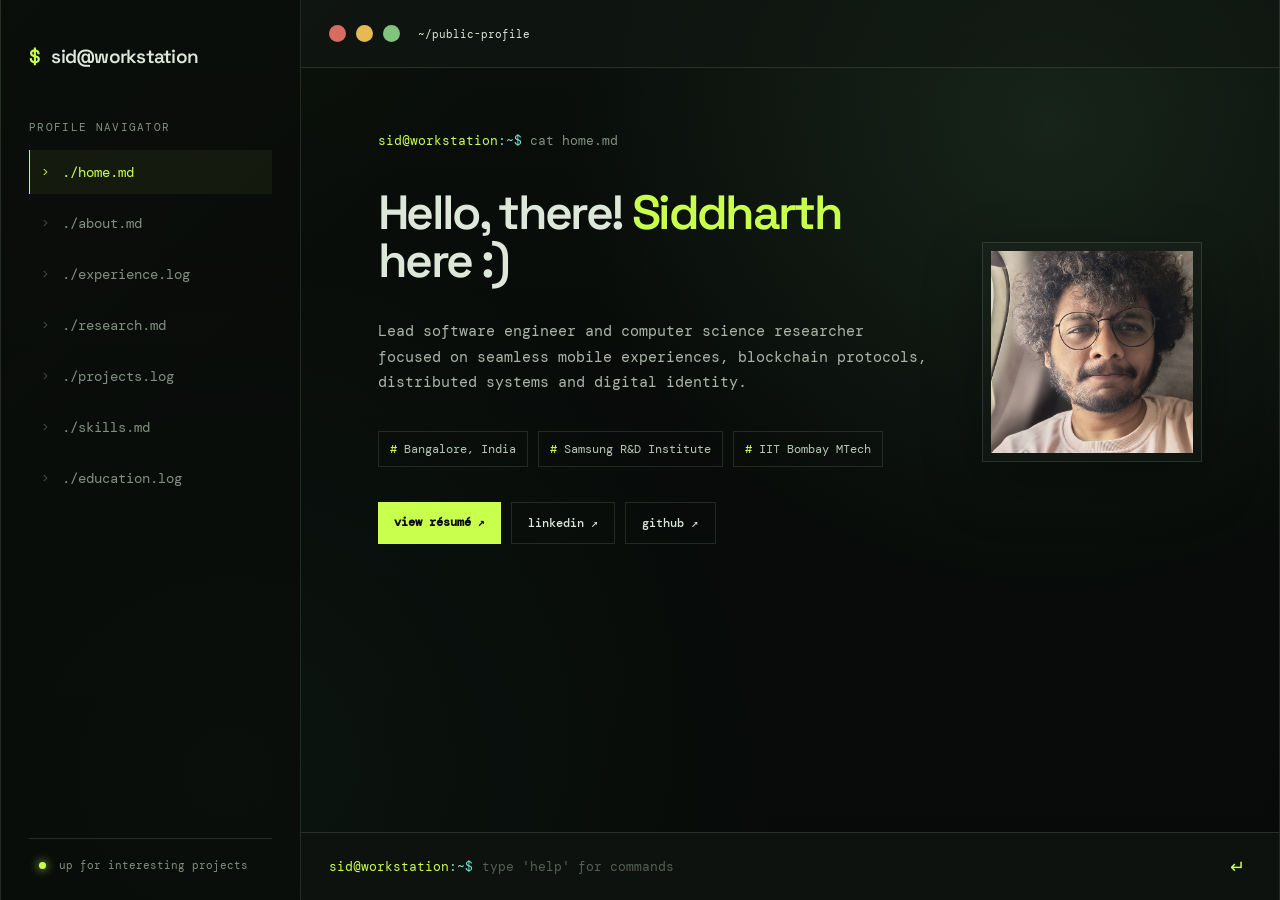
==== new/index.html @ 264bd6ea "Add revamped page in new" ====
<!doctype html>
<html lang="en">
  <head>
    <meta charset="UTF-8" />
    <meta name="viewport" content="width=device-width, initial-scale=1.0" />
    <meta name="description" content="Public profile for Siddharth Maurya, systems engineer and researcher." />
    <title>Sid</title>
    <link href="logo.png" rel="shortcut icon" type="image/x-icon" />
    <link rel="preconnect" href="https://fonts.googleapis.com" />
    <link rel="preconnect" href="https://fonts.gstatic.com" crossorigin />
    <link href="https://fonts.googleapis.com/css2?family=DM+Mono:wght@400;500&family=Space+Grotesk:wght@400;500;600;700&display=swap" rel="stylesheet" />
    <link rel="stylesheet" href="styles.css?v=4" />
  </head>
  <body>
    <main class="shell">
      <aside class="sidebar">
        <a class="brand" href="#home" aria-label="Go to home"></a>
        <p class="eyebrow"></p>
        <nav aria-label="Profile sections"></nav>
        <div class="sidebar-footer">
          <span class="status-dot"></span>
          <span class="sidebar-availability"></span>
          <button class="sidebar-reopen" type="button">↵ reopen terminal</button>
        </div>
      </aside>

      <section class="terminal-wrap">
        <header class="topbar">
          <div class="window-controls" aria-label="Window controls">
            <button class="window-control close" type="button" aria-label="Enter sleep mode" title="Enter sleep mode"></button>
            <button class="window-control minimize" type="button" aria-label="Close terminal" title="Close terminal"></button>
            <button class="window-control maximize" type="button" aria-label="Enter fullscreen" title="Enter fullscreen"></button>
          </div>
          <p><span></span></p>
          <button class="menu-toggle" aria-label="Open navigation">☰</button>
        </header>

        <div class="terminal" id="terminal" aria-live="polite"></div>

        <form class="command-form" id="commandForm">
          <label for="commandInput"><span class="prompt"></span><span class="path">:~$</span></label>
          <input id="commandInput" autocomplete="off" aria-label="Enter a command" />
          <button type="submit" aria-label="Run command">↵</button>
        </form>
      </section>

      <button class="sleep-screen" type="button" aria-label="Restore terminal">
        <span class="status-dot"></span>
        <span><b></b><small></small></span>
      </button>
    </main>

    <script src="profile-content.js"></script>
    <script src="app.js"></script>
  </body>
</html>
---- new/styles.css ----
:root { --ink:#dde7da; --muted:#819080; --acid:#c9ff4d; --cyan:#72e5d1; --line:rgba(211,234,205,.13); --panel:#101612; --void:#080b09; }
* { box-sizing:border-box; }
html,body { height:100%; overflow:hidden; background:var(--void); }
body { margin:0; color:var(--ink); background:
  radial-gradient(circle at 82% 14%, rgba(48,78,54,.34) 0, transparent 30rem),
  radial-gradient(circle at 18% 86%, rgba(21,47,35,.28) 0, transparent 34rem),
  linear-gradient(135deg, rgba(201,255,77,.025) 0, transparent 28%),
  linear-gradient(180deg, #0a0f0b 0%, #080b09 48%, #070a08 100%); font-family:"DM Mono",monospace; }
.noise { pointer-events:none; position:fixed; inset:0; opacity:.032; background-image:url("data:image/svg+xml,%3Csvg viewBox='0 0 180 180' xmlns='http://www.w3.org/2000/svg'%3E%3Cfilter id='n'%3E%3CfeTurbulence type='fractalNoise' baseFrequency='.8' numOctaves='4' stitchTiles='stitch'/%3E%3C/filter%3E%3Crect width='100%25' height='100%25' filter='url(%23n)' opacity='.9'/%3E%3C/svg%3E"); }
.shell { width:min(1600px,100%); height:100dvh; min-height:0; margin:auto; display:grid; grid-template-columns:300px 1fr; border-left:1px solid var(--line); border-right:1px solid var(--line); }
.shell:fullscreen,.shell:-webkit-full-screen { width:100vw; height:100vh; max-width:none; }
.sidebar { padding:44px 28px 26px; border-right:1px solid var(--line); display:flex; flex-direction:column; background:rgba(9,13,10,.68); }
.brand { color:var(--ink); text-decoration:none; font-family:"Space Grotesk",sans-serif; font-weight:600; font-size:19px; letter-spacing:-.04em; margin-bottom:51px; }
.brand-mark { color:var(--acid); padding-right:7px; }.eyebrow { margin:0 0 16px; color:var(--muted); text-transform:uppercase; font-size:11px; letter-spacing:.12em; }
nav { display:grid; gap:7px; }.nav-item { appearance:none; background:transparent; border:0; text-align:left; color:var(--muted); padding:13px 12px; border-left:1px solid transparent; cursor:pointer; font:inherit; font-size:14px; transition:.2s; display:flex; gap:13px; align-items:center; }
.nav-item span { font-size:11px; color:#465346; }.nav-item b { font-weight:400; }.nav-item:hover,.nav-item.active { color:var(--acid); background:rgba(201,255,77,.055); border-left-color:var(--acid); }.nav-item.active span { color:var(--acid); }
.sidebar-footer { margin-top:auto; padding:17px 10px 0; border-top:1px solid var(--line); color:var(--muted); font-size:11px; line-height:1.65; }.status-dot { display:inline-block; width:7px; height:7px; border-radius:50%; background:var(--acid); box-shadow:0 0 10px var(--acid); margin-right:6px; }.sidebar-reopen { display:none; margin-top:13px; padding:0; background:none; border:0; color:var(--acid); font:inherit; font-size:12px; cursor:pointer; }
.terminal-wrap { min-width:0; min-height:0; display:flex; flex-direction:column; }.topbar { height:68px; flex:none; border-bottom:1px solid var(--line); padding:0 28px; display:flex; align-items:center; gap:18px; background:rgba(17,23,18,.62); }.window-controls { display:flex; gap:10px; }.window-control { width:17px; height:17px; padding:0; border:0; border-radius:50%; cursor:pointer; transition:transform .16s ease,filter .16s ease; }.window-control:hover,.window-control:focus-visible { transform:scale(1.16); filter:brightness(1.14); outline:2px solid rgba(221,231,218,.5); outline-offset:3px; }.window-control.close { background:#d66d5e; }.window-control.minimize { background:#e5b954; }.window-control.maximize { background:#82c47b; }.topbar p { margin:0; color:var(--muted); font-size:11px; }.topbar p span { color:var(--ink); }.menu-toggle { display:none; margin-left:auto; color:var(--ink); background:none; border:0; font-size:18px; }
.terminal { flex:1; min-height:0; padding:clamp(34px,5vw,96px) clamp(28px,6vw,118px); overflow:auto; }.line { color:var(--muted); font-size:13px; margin:0 0 11px; }.line .prompt { color:var(--acid); }.line .path { color:var(--cyan); }.output { animation:appear .25s ease both; }.output .type-pending { display:none !important; }.output.is-typing::after { content:'▋'; display:inline-block; color:var(--acid); margin-left:4px; animation:blink .7s steps(2,end) infinite; } @keyframes appear { from { opacity:0; transform:translateY(6px); } to { opacity:1; transform:none; } } @keyframes blink { 50% { opacity:0; } }
.hero-kicker { color:var(--cyan); font-size:13px; letter-spacing:.05em; } .hero-layout { display:grid; grid-template-columns:minmax(0,1fr) 220px; align-items:center; gap:48px; max-width:980px; } .hero-copy-column { min-width:0; } .profile-photo { width:220px; aspect-ratio:1; margin:0; justify-self:end; border:1px solid var(--line); padding:8px; background:rgba(255,255,255,.02); box-shadow:0 20px 55px rgba(0,0,0,.28); transform:rotate(0deg); filter: grayscale(0%);} .profile-photo img { display:block; width:100%; height:100%; object-fit:cover; filter:saturate(.92) contrast(1.02); }.hero h1 { font:600 clamp(49px,7vw,92px)/.92 "Space Grotesk",sans-serif; letter-spacing:-.075em; margin:17px 0 23px; max-width:850px; }.hero h1 em { color:var(--acid); font-style:normal; }.hero-copy { color:#aab6a8; max-width:600px; line-height:1.7; font-size:15px; }.meta-row { margin:35px 0; display:flex; flex-wrap:wrap; gap:10px; }.tag { border:1px solid var(--line); padding:9px 11px; color:#b8c9b6; font-size:12px; }.tag::before { content:'# '; color:var(--acid); }.quick-links { display:flex; flex-wrap:wrap; gap:10px; }.button { text-decoration:none; color:var(--void); background:var(--acid); padding:12px 16px; font-size:12px; font-weight:500; }.button.secondary { color:var(--ink); background:transparent; border:1px solid var(--line); }.button:hover { filter:brightness(1.1); }
.file-grid { display:grid; grid-template-columns:repeat(2,minmax(0,1fr)); gap:8px; max-width:580px; }.file-entry { padding:12px 13px; text-align:left; border:1px solid var(--line); color:var(--ink); background:rgba(255,255,255,.018); font:inherit; font-size:12px; cursor:pointer; }.file-entry:hover { border-color:var(--acid); color:var(--acid); }.terminal-text { color:#bdcdbb; margin:0; font:12px/1.7 "DM Mono",monospace; white-space:pre-wrap; }.muted-text { color:var(--muted); }.fetch { display:flex; gap:30px; align-items:center; }.fetch-logo { margin:0; color:var(--acid); font:12px/1.25 "DM Mono",monospace; }.fetch-copy p { margin:4px 0; color:#bdcdbb; font-size:12px; }.fetch-copy p:first-child { color:var(--acid); margin-bottom:9px; }.fetch-copy span { color:var(--cyan); }
.section-title { font:600 clamp(30px,4vw,48px)/1 "Space Grotesk",sans-serif; letter-spacing:-.055em; margin:12px 0 34px; }.section-title span { color:var(--acid); }.lead { color:#b8c9b6; max-width:720px; line-height:1.8; font-size:15px; }.grid { display:grid; grid-template-columns:repeat(2,minmax(0,1fr)); gap:14px; }.card { border:1px solid var(--line); background:rgba(255,255,255,.018); padding:22px; }.card-label { color:var(--acid); font-size:10px; text-transform:uppercase; letter-spacing:.1em; }.card h3 { font:500 20px/1.2 "Space Grotesk",sans-serif; margin:10px 0 8px; letter-spacing:-.04em; }.card p { margin:0; color:#9ba99a; font-size:13px; line-height:1.7; }.project-link { display:inline-block; margin-top:17px; }.experience { display:grid; gap:0; }.role { padding:26px 0; border-top:1px solid var(--line); display:grid; grid-template-columns:185px 1fr; gap:30px; }.role:first-child { border-top:0; }.role-date { color:var(--cyan); font-size:12px; line-height:1.65; }.role h3 { margin:0 0 4px; font:500 21px "Space Grotesk",sans-serif; letter-spacing:-.04em; }.role h4 { color:var(--acid); font-size:12px; font-weight:400; margin:0 0 14px; }.role ul { color:#aab6a8; padding-left:18px; margin:0; font-size:13px; line-height:1.7; }.skill-list { display:flex; flex-wrap:wrap; gap:9px; }.skill { border:1px solid var(--line); padding:11px 14px; font-size:13px; color:#bdcdbb; }.skill:hover { border-color:var(--acid); color:var(--acid); }.command-chip,.text-button { font:inherit; background:transparent; cursor:pointer; }.text-button { color:var(--acid); padding:0; border:0; text-decoration:underline; }.achievement { color:#9ba99a; border-bottom:1px solid var(--line); padding:14px 0; font-size:13px; }.achievement b { color:var(--ink); font-weight:500; }
.command-form { min-height:68px; flex:none; border-top:1px solid var(--line); display:flex; align-items:center; gap:7px; padding:0 28px; background:#0d120e; font-size:13px; }.command-form label { white-space:nowrap; }.prompt { color:var(--acid); }.path { color:var(--cyan); }.command-form input { width:100%; min-width:0; border:0; outline:0; background:transparent; color:var(--ink); font:inherit; }.command-form input::placeholder { color:#536052; }.command-form button { color:var(--acid); border:0; background:transparent; font-size:18px; cursor:pointer; }
.shell.terminal-closed { grid-template-columns:1fr; }.shell.terminal-closed .terminal-wrap { display:none; }.shell.terminal-closed .sidebar { border-right:0; }.shell.terminal-closed .sidebar-reopen { display:block; }.sleep-screen { display:none; border:0; color:var(--ink); background:transparent; font:inherit; text-align:center; align-items:center; justify-content:center; gap:10px; cursor:pointer; }.sleep-screen b,.sleep-screen small { display:block; }.sleep-screen b { font:500 15px "Space Grotesk",sans-serif; letter-spacing:-.02em; }.sleep-screen small { margin-top:4px; color:var(--muted); font-size:10px; }.shell.minimized { display:block; border:0; background:#0d120e; }.shell.minimized > .sidebar,.shell.minimized > .terminal-wrap { display:none; }.shell.minimized .sleep-screen { height:100%; display:flex; width:100%; }
@media (max-width:720px) { .hero-layout { grid-template-columns:1fr; gap:28px; } .profile-photo { display: none; } .shell { position:fixed; inset:0; width:100%; height:auto; margin:0; grid-template-columns:1fr; }.sidebar { display:none; position:fixed; z-index:5; inset:63px 0 0; background:#0c110d; }.sidebar.open { display:flex; }.shell.terminal-closed .sidebar { display:flex; position:fixed; z-index:6; inset:0; border:0; }.menu-toggle { display:block; }.terminal { padding:45px 24px; }.hero h1 { font-size:51px; }.grid,.file-grid { grid-template-columns:1fr; }.fetch { align-items:flex-start; flex-direction:column; gap:18px; }.role { grid-template-columns:1fr; gap:10px; }.topbar { padding:0 20px; }.command-form { padding:0 20px; } }
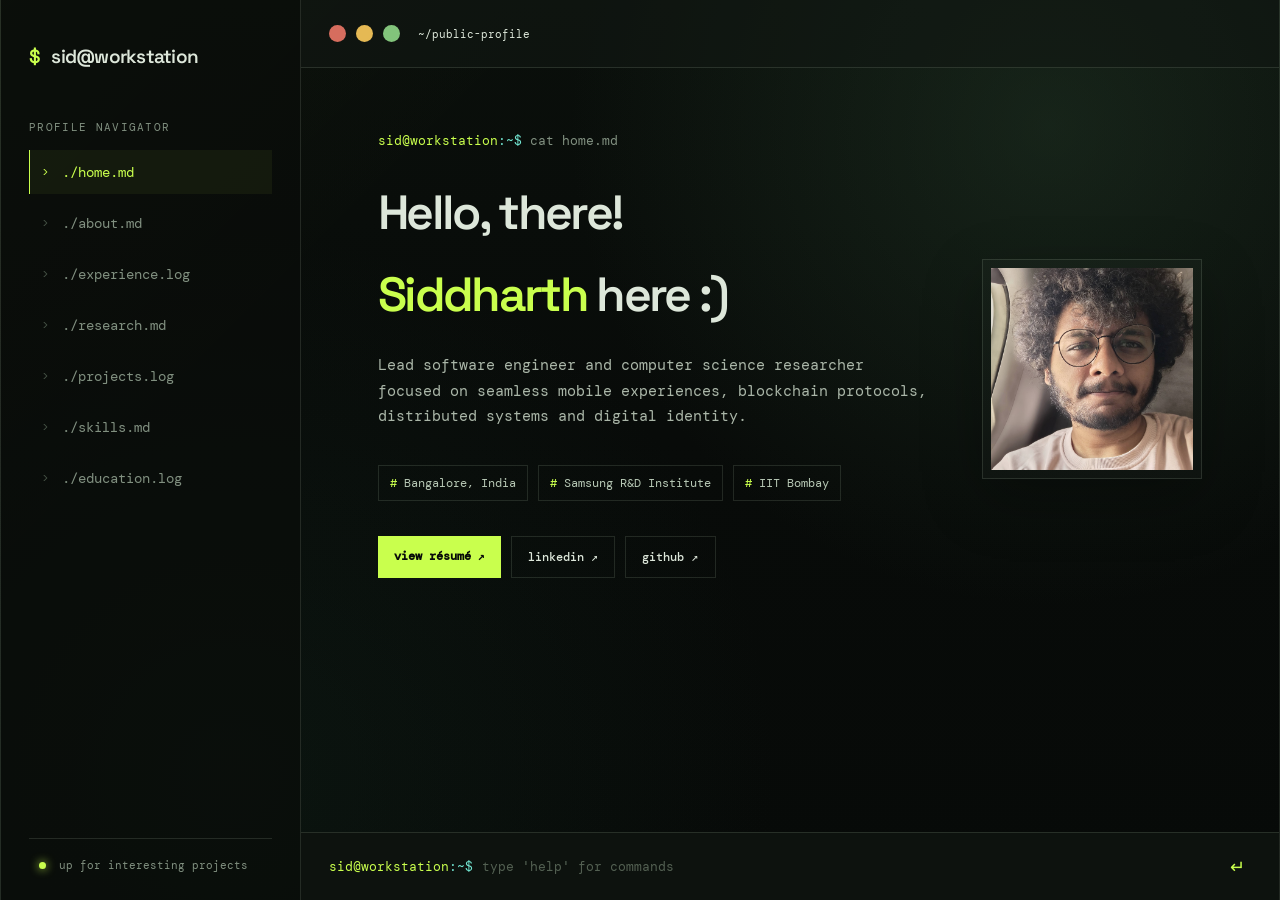
==== commit 1c155218: "Add revamped page" ====
--- a/new/index.html
+++ b/new/index.html
@@ -14,7 +14,7 @@
   <body>
     <main class="shell">
       <aside class="sidebar">
-        <a class="brand" href="#home" aria-label="Go to home"></a>
+        <a class="brand" href="#home.md" aria-label="Go to home"></a>
         <p class="eyebrow"></p>
         <nav aria-label="Profile sections"></nav>
         <div class="sidebar-footer">
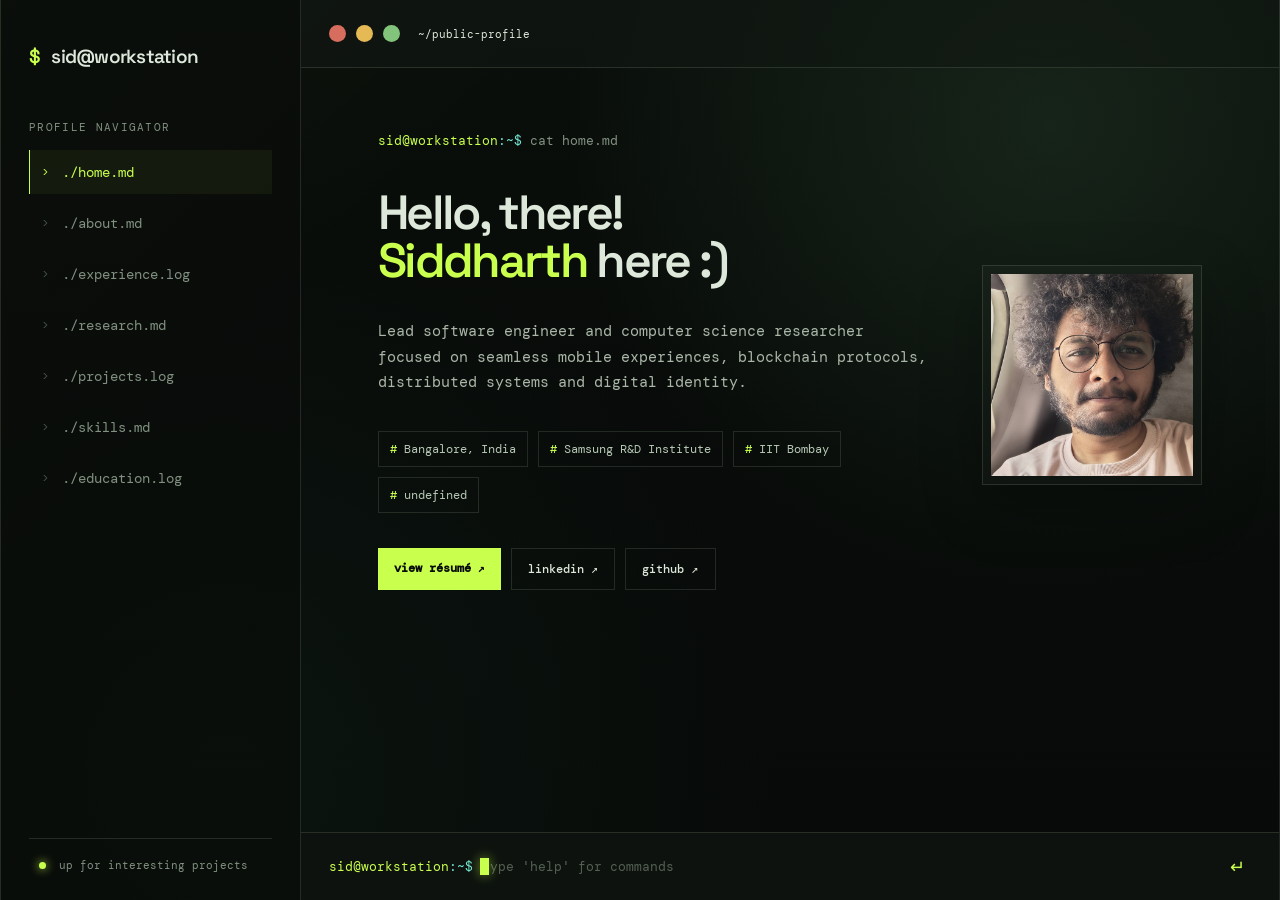
==== commit f64958d2: "Add blinking cursor" ====
--- a/new/index.html
+++ b/new/index.html
@@ -39,7 +39,10 @@
 
         <form class="command-form" id="commandForm">
           <label for="commandInput"><span class="prompt"></span><span class="path">:~$</span></label>
-          <input id="commandInput" autocomplete="off" aria-label="Enter a command" />
+          <span class="command-input-wrap">
+            <input id="commandInput" autocomplete="off" aria-label="Enter a command" />
+            <span class="command-cursor" aria-hidden="true"></span>
+          </span>
           <button type="submit" aria-label="Run command">↵</button>
         </form>
       </section>
--- a/new/styles.css
+++ b/new/styles.css
@@ -20,6 +20,6 @@
 .hero-kicker { color:var(--cyan); font-size:13px; letter-spacing:.05em; } .hero-layout { display:grid; grid-template-columns:minmax(0,1fr) 220px; align-items:center; gap:48px; max-width:980px; } .hero-copy-column { min-width:0; } .profile-photo { width:220px; aspect-ratio:1; margin:0; justify-self:end; border:1px solid var(--line); padding:8px; background:rgba(255,255,255,.02); box-shadow:0 20px 55px rgba(0,0,0,.28); transform:rotate(0deg); filter: grayscale(0%);} .profile-photo img { display:block; width:100%; height:100%; object-fit:cover; filter:saturate(.92) contrast(1.02); }.hero h1 { font:600 clamp(49px,7vw,92px)/.92 "Space Grotesk",sans-serif; letter-spacing:-.075em; margin:17px 0 23px; max-width:850px; }.hero h1 em { color:var(--acid); font-style:normal; }.hero-copy { color:#aab6a8; max-width:600px; line-height:1.7; font-size:15px; }.meta-row { margin:35px 0; display:flex; flex-wrap:wrap; gap:10px; }.tag { border:1px solid var(--line); padding:9px 11px; color:#b8c9b6; font-size:12px; }.tag::before { content:'# '; color:var(--acid); }.quick-links { display:flex; flex-wrap:wrap; gap:10px; }.button { text-decoration:none; color:var(--void); background:var(--acid); padding:12px 16px; font-size:12px; font-weight:500; }.button.secondary { color:var(--ink); background:transparent; border:1px solid var(--line); }.button:hover { filter:brightness(1.1); }
 .file-grid { display:grid; grid-template-columns:repeat(2,minmax(0,1fr)); gap:8px; max-width:580px; }.file-entry { padding:12px 13px; text-align:left; border:1px solid var(--line); color:var(--ink); background:rgba(255,255,255,.018); font:inherit; font-size:12px; cursor:pointer; }.file-entry:hover { border-color:var(--acid); color:var(--acid); }.terminal-text { color:#bdcdbb; margin:0; font:12px/1.7 "DM Mono",monospace; white-space:pre-wrap; }.muted-text { color:var(--muted); }.fetch { display:flex; gap:30px; align-items:center; }.fetch-logo { margin:0; color:var(--acid); font:12px/1.25 "DM Mono",monospace; }.fetch-copy p { margin:4px 0; color:#bdcdbb; font-size:12px; }.fetch-copy p:first-child { color:var(--acid); margin-bottom:9px; }.fetch-copy span { color:var(--cyan); }
 .section-title { font:600 clamp(30px,4vw,48px)/1 "Space Grotesk",sans-serif; letter-spacing:-.055em; margin:12px 0 34px; }.section-title span { color:var(--acid); }.lead { color:#b8c9b6; max-width:720px; line-height:1.8; font-size:15px; }.grid { display:grid; grid-template-columns:repeat(2,minmax(0,1fr)); gap:14px; }.card { border:1px solid var(--line); background:rgba(255,255,255,.018); padding:22px; }.card-label { color:var(--acid); font-size:10px; text-transform:uppercase; letter-spacing:.1em; }.card h3 { font:500 20px/1.2 "Space Grotesk",sans-serif; margin:10px 0 8px; letter-spacing:-.04em; }.card p { margin:0; color:#9ba99a; font-size:13px; line-height:1.7; }.project-link { display:inline-block; margin-top:17px; }.experience { display:grid; gap:0; }.role { padding:26px 0; border-top:1px solid var(--line); display:grid; grid-template-columns:185px 1fr; gap:30px; }.role:first-child { border-top:0; }.role-date { color:var(--cyan); font-size:12px; line-height:1.65; }.role h3 { margin:0 0 4px; font:500 21px "Space Grotesk",sans-serif; letter-spacing:-.04em; }.role h4 { color:var(--acid); font-size:12px; font-weight:400; margin:0 0 14px; }.role ul { color:#aab6a8; padding-left:18px; margin:0; font-size:13px; line-height:1.7; }.skill-list { display:flex; flex-wrap:wrap; gap:9px; }.skill { border:1px solid var(--line); padding:11px 14px; font-size:13px; color:#bdcdbb; }.skill:hover { border-color:var(--acid); color:var(--acid); }.command-chip,.text-button { font:inherit; background:transparent; cursor:pointer; }.text-button { color:var(--acid); padding:0; border:0; text-decoration:underline; }.achievement { color:#9ba99a; border-bottom:1px solid var(--line); padding:14px 0; font-size:13px; }.achievement b { color:var(--ink); font-weight:500; }
-.command-form { min-height:68px; flex:none; border-top:1px solid var(--line); display:flex; align-items:center; gap:7px; padding:0 28px; background:#0d120e; font-size:13px; }.command-form label { white-space:nowrap; }.prompt { color:var(--acid); }.path { color:var(--cyan); }.command-form input { width:100%; min-width:0; border:0; outline:0; background:transparent; color:var(--ink); font:inherit; }.command-form input::placeholder { color:#536052; }.command-form button { color:var(--acid); border:0; background:transparent; font-size:18px; cursor:pointer; }
+.command-form { min-height:68px; flex:none; border-top:1px solid var(--line); display:flex; align-items:center; gap:7px; padding:0 28px; background:#0d120e; font-size:13px; }.command-form label { white-space:nowrap; }.prompt { color:var(--acid); }.path { color:var(--cyan); }.command-input-wrap { position:relative; flex:1; min-width:0; display:flex; align-items:center; }.command-form input { width:100%; min-width:0; border:0; outline:0; background:transparent; color:var(--ink); font:inherit; caret-color:transparent; }.command-form input::placeholder { color:#536052; }.command-cursor { position:absolute; left:0; width:9px; height:1.25em; background:var(--acid); box-shadow:0 0 12px rgba(201,255,77,.55); transform:translateX(var(--cursor-offset,0px)); animation:blink .7s steps(2,end) infinite; pointer-events:none; }.command-form:not(:focus-within) .command-cursor { opacity:.35; }.command-form button { color:var(--acid); border:0; background:transparent; font-size:18px; cursor:pointer; }
 .shell.terminal-closed { grid-template-columns:1fr; }.shell.terminal-closed .terminal-wrap { display:none; }.shell.terminal-closed .sidebar { border-right:0; }.shell.terminal-closed .sidebar-reopen { display:block; }.sleep-screen { display:none; border:0; color:var(--ink); background:transparent; font:inherit; text-align:center; align-items:center; justify-content:center; gap:10px; cursor:pointer; }.sleep-screen b,.sleep-screen small { display:block; }.sleep-screen b { font:500 15px "Space Grotesk",sans-serif; letter-spacing:-.02em; }.sleep-screen small { margin-top:4px; color:var(--muted); font-size:10px; }.shell.minimized { display:block; border:0; background:#0d120e; }.shell.minimized > .sidebar,.shell.minimized > .terminal-wrap { display:none; }.shell.minimized .sleep-screen { height:100%; display:flex; width:100%; }
 @media (max-width:720px) { .hero-layout { grid-template-columns:1fr; gap:28px; } .profile-photo { display: none; } .shell { position:fixed; inset:0; width:100%; height:auto; margin:0; grid-template-columns:1fr; }.sidebar { display:none; position:fixed; z-index:5; inset:63px 0 0; background:#0c110d; }.sidebar.open { display:flex; }.shell.terminal-closed .sidebar { display:flex; position:fixed; z-index:6; inset:0; border:0; }.menu-toggle { display:block; }.terminal { padding:45px 24px; }.hero h1 { font-size:51px; }.grid,.file-grid { grid-template-columns:1fr; }.fetch { align-items:flex-start; flex-direction:column; gap:18px; }.role { grid-template-columns:1fr; gap:10px; }.topbar { padding:0 20px; }.command-form { padding:0 20px; } }
